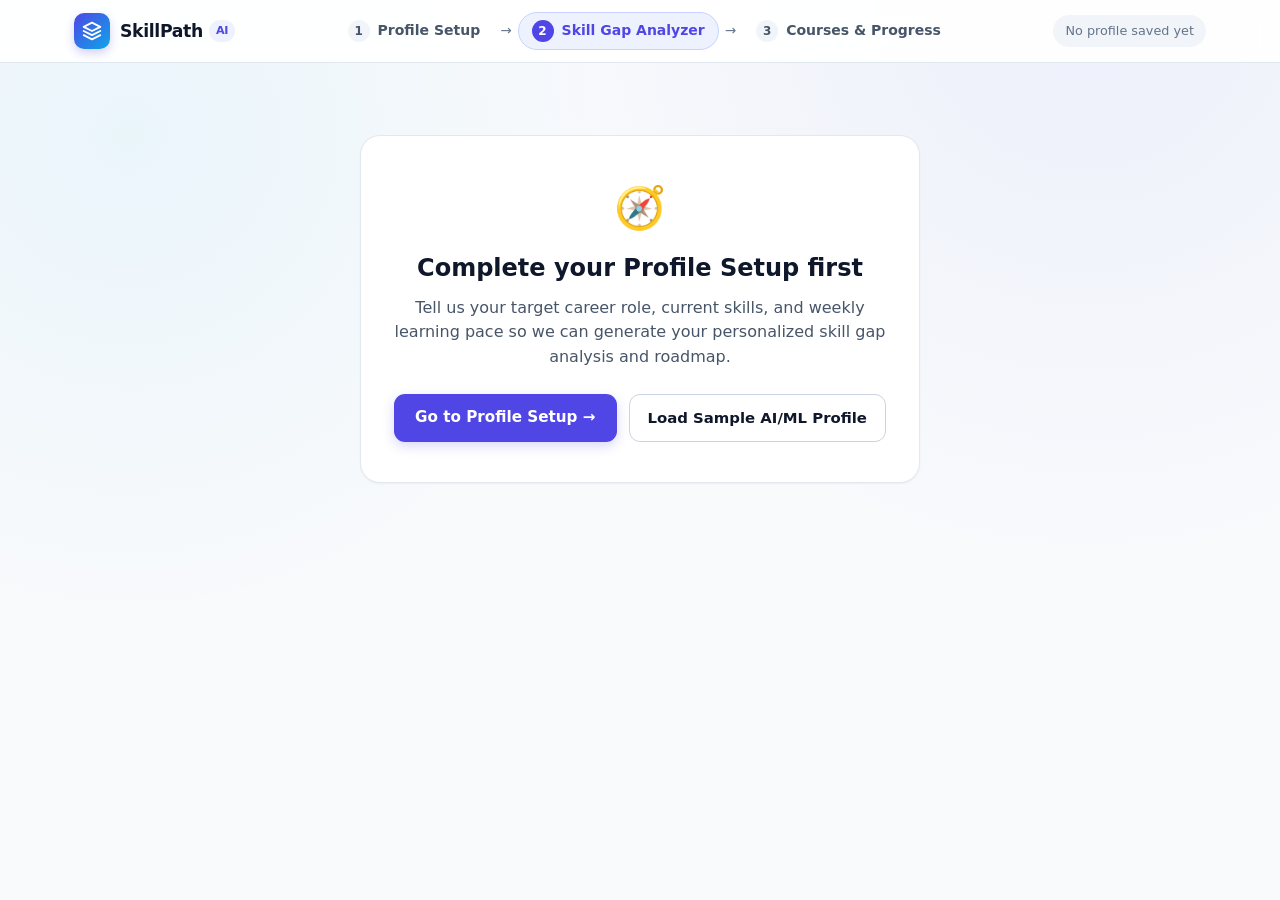
==== analyzer.html @ e06fb9b9 "Initial commit" ====
<!DOCTYPE html>
<html lang="en">
  <head>
    <meta charset="UTF-8" />
    <meta name="viewport" content="width=device-width, initial-scale=1.0" />
    <title>Skill Gap Analyzer — SkillPath AI</title>
    <link rel="stylesheet" href="css/styles.css" />
  </head>
  <body data-page="analyzer">
    <header id="app-navbar" class="app-navbar"></header>

    <main class="page-shell" id="analyzer-main">
      <!-- Empty state when no profile exists yet -->
      <section id="analyzer-empty" class="card empty-state-card" hidden>
        <div class="empty-icon" aria-hidden="true">🧭</div>
        <h2>Complete your Profile Setup first</h2>
        <p>
          Tell us your target career role, current skills, and weekly learning pace
          so we can generate your personalized skill gap analysis and roadmap.
        </p>
        <div class="empty-actions">
          <a href="index.html" class="btn-primary">Go to Profile Setup →</a>
          <button type="button" id="btn-load-sample-analyzer" class="btn-secondary">
            Load Sample AI/ML Profile
          </button>
        </div>
      </section>

      <!-- Active analysis content -->
      <div id="analyzer-content" hidden>
        <section class="page-header-row">
          <div>
            <div class="hero-badge" id="analyzer-role-badge">Target Role</div>
            <h1 id="analyzer-title">Skill Gap Analysis</h1>
            <p class="page-lead" id="analyzer-subtitle"></p>
          </div>
          <div class="header-cta-group">
            <a href="index.html" class="btn-secondary">← Edit Profile</a>
            <a href="courses.html" class="btn-primary" id="btn-view-courses">
              View Recommended Courses →
            </a>
          </div>
        </section>

        <!-- Overall Progress Bar -->
        <section class="card overall-progress-card">
          <div class="overall-progress-top">
            <div>
              <span class="mini-label">Roadmap Mastery Progress</span>
              <h2 id="overall-progress-headline">0 of 8 target skills ready</h2>
            </div>
            <span class="overall-pct-pill" id="overall-progress-pct">0%</span>
          </div>
          <div class="progress-track progress-track-lg">
            <div class="progress-fill progress-fill-emerald" id="overall-progress-fill" style="width: 0%"></div>
          </div>
          <p class="overall-progress-caption" id="overall-progress-caption"></p>
        </section>

        <!-- 4 KPI Summary Cards -->
        <section class="kpi-grid" aria-label="Skill Gap Summary Metrics">
          <article class="card kpi-card">
            <span class="kpi-label">Skill Match</span>
            <div class="kpi-value-row">
              <span class="kpi-value" id="kpi-match-pct">0%</span>
              <span class="kpi-sub" id="kpi-match-sub">of required level</span>
            </div>
          </article>
          <article class="card kpi-card">
            <span class="kpi-label">Skill Breakdown</span>
            <div class="kpi-value-row">
              <span class="kpi-value" id="kpi-breakdown-main">0 / 0</span>
              <span class="kpi-sub" id="kpi-breakdown-sub">Strong · Weak · Missing</span>
            </div>
          </article>
          <article class="card kpi-card">
            <span class="kpi-label">Estimated Time to Goal</span>
            <div class="kpi-value-row">
              <span class="kpi-value" id="kpi-time-weeks">~0 wks</span>
              <span class="kpi-sub" id="kpi-time-sub">0 hrs left</span>
            </div>
          </article>
          <article class="card kpi-card">
            <span class="kpi-label">Weekly Commitment</span>
            <div class="kpi-value-row">
              <span class="kpi-value" id="kpi-weekly-pace">5–10 hrs</span>
              <span class="kpi-sub" id="kpi-exp-label">Experience pace</span>
            </div>
          </article>
        </section>

        <!-- AI Career Advisor Banner -->
        <section class="card ai-insight-card" aria-label="AI Learning Recommendation">
          <div class="ai-insight-icon" aria-hidden="true">✦</div>
          <div class="ai-insight-body">
            <div class="ai-mini-badge">AI Gap Insight</div>
            <h2 id="ai-headline">Personalized AI Roadmap</h2>
            <p id="ai-message"></p>
          </div>
        </section>

        <!-- Two-column analytical layout: Comparison Chart + Visual Roadmap -->
        <section class="analyzer-grid">
          <article class="card chart-card">
            <div class="card-header-row">
              <div>
                <h2>Current vs. Required Skill Levels</h2>
                <p class="card-sub">Compare your current rating (including completed courses) against role requirements.</p>
              </div>
              <div class="chart-toggle" role="group" aria-label="Chart Type">
                <button type="button" class="toggle-btn is-active" data-chart-mode="radar">Radar</button>
                <button type="button" class="toggle-btn" data-chart-mode="bar">Bar</button>
              </div>
            </div>
            <div id="skill-chart-mount" class="chart-mount"></div>
          </article>

          <article class="card roadmap-card">
            <div class="card-header-row">
              <div>
                <h2>Learning Roadmap <span class="nowrap">(Step 1 → Step <span id="roadmap-step-max">8</span>)</span></h2>
                <p class="card-sub">Ordered from foundational prerequisites to specialized mastery.</p>
              </div>
              <div class="status-legend-inline">
                <span class="status-pill status-missing">Missing</span>
                <span class="status-pill status-needs_improvement">Needs Improvement</span>
                <span class="status-pill status-strong">Strong</span>
              </div>
            </div>

            <ol id="visual-roadmap-list" class="roadmap-list"></ol>

            <div class="roadmap-bottom-cta">
              <p id="roadmap-cta-note"></p>
              <a href="courses.html" class="btn-primary">View Recommended Courses →</a>
            </div>
          </article>
        </section>
      </div>
    </main>

    <script src="js/data.js"></script>
    <script src="js/storage.js"></script>
    <script src="js/engine.js"></script>
    <script src="js/nav.js"></script>
    <script src="js/chart.js"></script>
    <script src="js/page-analyzer.js"></script>
  </body>
</html>
---- css/styles.css ----
/* ==========================================================================
   SkillPath AI — Clean, Modern, Card-Based Design System
   ========================================================================== */

:root {
  --bg: #f8fafc;
  --surface: #ffffff;
  --surface-subtle: #f1f5f9;
  --surface-indigo: #eef2ff;
  --border: #e2e8f0;
  --border-strong: #cbd5e1;

  --text: #0f172a;
  --text-secondary: #475569;
  --text-muted: #64748b;

  --primary: #4f46e5;
  --primary-hover: #4338ca;
  --primary-soft: #eef2ff;
  --accent-sky: #0ea5e9;

  --strong-fg: #047857;
  --strong-bg: #ecfdf5;
  --strong-border: #a7f3d0;

  --warn-fg: #b45309;
  --warn-bg: #fffbeb;
  --warn-border: #fde68a;

  --missing-fg: #be123c;
  --missing-bg: #fff1f2;
  --missing-border: #fecdd3;

  --shadow-sm: 0 1px 2px rgba(15, 23, 42, 0.05);
  --shadow-md: 0 8px 24px -6px rgba(15, 23, 42, 0.08),
    0 2px 6px -2px rgba(15, 23, 42, 0.04);
  --radius-sm: 10px;
  --radius-md: 14px;
  --radius-lg: 20px;

  --font-sans: "Plus Jakarta Sans", "Inter", system-ui, -apple-system,
    BlinkMacSystemFont, "Segoe UI", Roboto, sans-serif;
}

*,
*::before,
*::after {
  box-sizing: border-box;
}

html {
  scroll-behavior: smooth;
}

body {
  margin: 0;
  font-family: var(--font-sans);
  color: var(--text);
  background: radial-gradient(
      circle at 85% 0%,
      rgba(99, 102, 241, 0.07),
      transparent 40%
    ),
    radial-gradient(
      circle at 10% 15%,
      rgba(14, 165, 233, 0.06),
      transparent 35%
    ),
    var(--bg);
  min-height: 100vh;
  line-height: 1.55;
  -webkit-font-smoothing: antialiased;
}

a {
  color: inherit;
}

button,
input,
select {
  font-family: inherit;
}

button:focus-visible,
a:focus-visible,
input:focus-visible,
select:focus-visible {
  outline: 2px solid var(--primary);
  outline-offset: 2px;
}

[hidden] {
  display: none !important;
}

/* ==========================================================================
   Top Navbar & Stepper
   ========================================================================== */

.app-navbar {
  position: sticky;
  top: 0;
  z-index: 40;
  background: rgba(255, 255, 255, 0.92);
  backdrop-filter: blur(12px);
  border-bottom: 1px solid var(--border);
}

.navbar-inner {
  max-width: 1180px;
  margin: 0 auto;
  padding: 12px 24px;
  display: flex;
  align-items: center;
  justify-content: space-between;
  gap: 16px;
}

.brand-link {
  display: inline-flex;
  align-items: center;
  gap: 10px;
  text-decoration: none;
  flex-shrink: 0;
}

.brand-mark {
  width: 36px;
  height: 36px;
  border-radius: 10px;
  background: linear-gradient(135deg, var(--primary), var(--accent-sky));
  color: #ffffff;
  display: grid;
  place-items: center;
  box-shadow: 0 4px 10px rgba(79, 70, 229, 0.25);
}

.brand-text {
  display: inline-flex;
  align-items: center;
  gap: 6px;
  font-size: 1.08rem;
  letter-spacing: -0.02em;
}

.brand-badge {
  font-size: 0.7rem;
  font-weight: 700;
  padding: 2px 7px;
  border-radius: 999px;
  background: var(--primary-soft);
  color: var(--primary);
}

.page-stepper {
  display: flex;
  align-items: center;
  gap: 6px;
  flex-wrap: wrap;
  justify-content: center;
}

.stepper-link {
  display: inline-flex;
  align-items: center;
  gap: 8px;
  padding: 7px 13px;
  border-radius: 999px;
  text-decoration: none;
  font-size: 0.875rem;
  font-weight: 600;
  color: var(--text-secondary);
  border: 1px solid transparent;
  transition: all 0.16s ease;
}

.stepper-link:hover {
  background: var(--surface-subtle);
  color: var(--text);
}

.stepper-link.is-active {
  background: var(--primary-soft);
  color: var(--primary);
  border-color: #c7d2fe;
}

.stepper-num {
  width: 22px;
  height: 22px;
  border-radius: 50%;
  display: grid;
  place-items: center;
  font-size: 0.75rem;
  font-weight: 700;
  background: var(--surface-subtle);
  color: var(--text-secondary);
}

.stepper-link.is-active .stepper-num {
  background: var(--primary);
  color: #ffffff;
}

.stepper-link.is-done .stepper-num {
  background: var(--strong-bg);
  color: var(--strong-fg);
  border: 1px solid var(--strong-border);
}

.stepper-arrow {
  color: var(--text-muted);
  font-size: 0.85rem;
  user-select: none;
}

.nav-actions {
  display: flex;
  align-items: center;
  gap: 10px;
  flex-shrink: 0;
}

.nav-user-pill {
  display: inline-flex;
  align-items: center;
  gap: 7px;
  padding: 6px 12px;
  border-radius: 999px;
  background: var(--surface-subtle);
  font-size: 0.8rem;
  font-weight: 600;
  color: var(--text-secondary);
  max-width: 220px;
  white-space: nowrap;
  overflow: hidden;
  text-overflow: ellipsis;
}

.nav-user-pill.is-muted {
  color: var(--text-muted);
  font-weight: 500;
}

.nav-user-dot {
  width: 8px;
  height: 8px;
  border-radius: 50%;
  background: #10b981;
  flex-shrink: 0;
}

/* ==========================================================================
   Layout Shell & Cards
   ========================================================================== */

.page-shell {
  max-width: 1180px;
  margin: 0 auto;
  padding: 32px 24px 64px;
}

.card {
  background: var(--surface);
  border: 1px solid var(--border);
  border-radius: var(--radius-lg);
  box-shadow: var(--shadow-sm);
}

.hero-intro {
  text-align: center;
  max-width: 720px;
  margin: 0 auto 28px;
}

.hero-intro h1 {
  margin: 12px 0 10px;
  font-size: clamp(1.65rem, 3vw, 2.25rem);
  line-height: 1.2;
  letter-spacing: -0.025em;
}

.hero-subtitle {
  margin: 0;
  color: var(--text-secondary);
  font-size: 1.02rem;
}

.hero-badge {
  display: inline-flex;
  align-items: center;
  gap: 6px;
  padding: 5px 12px;
  border-radius: 999px;
  background: var(--primary-soft);
  color: var(--primary);
  font-size: 0.78rem;
  font-weight: 700;
  letter-spacing: 0.01em;
}

.page-header-row {
  display: flex;
  align-items: flex-end;
  justify-content: space-between;
  gap: 20px;
  margin-bottom: 24px;
  flex-wrap: wrap;
}

.page-header-row h1 {
  margin: 10px 0 6px;
  font-size: clamp(1.55rem, 2.6vw, 2.1rem);
  line-height: 1.2;
  letter-spacing: -0.025em;
}

.page-lead {
  margin: 0;
  color: var(--text-secondary);
  font-size: 0.98rem;
}

.header-cta-group {
  display: flex;
  align-items: center;
  gap: 10px;
  flex-wrap: wrap;
}

/* ==========================================================================
   Buttons
   ========================================================================== */

.btn-primary,
.btn-secondary,
.btn-ghost-sm {
  display: inline-flex;
  align-items: center;
  justify-content: center;
  gap: 8px;
  border-radius: 11px;
  font-weight: 600;
  cursor: pointer;
  text-decoration: none;
  transition: all 0.16s ease;
  border: 1px solid transparent;
}

.btn-primary {
  background: var(--primary);
  color: #ffffff;
  padding: 11px 20px;
  font-size: 0.95rem;
  box-shadow: 0 4px 12px rgba(79, 70, 229, 0.22);
}

.btn-primary:hover:not(:disabled) {
  background: var(--primary-hover);
  transform: translateY(-1px);
}

.btn-primary:disabled {
  opacity: 0.65;
  cursor: wait;
}

.btn-secondary {
  background: var(--surface);
  color: var(--text);
  border-color: var(--border-strong);
  padding: 10px 18px;
  font-size: 0.93rem;
}

.btn-secondary:hover {
  background: var(--surface-subtle);
}

.btn-ghost-sm {
  background: transparent;
  color: var(--text-secondary);
  padding: 7px 12px;
  font-size: 0.84rem;
  border-color: var(--border);
}

.btn-ghost-sm:hover {
  background: var(--surface-subtle);
  color: var(--text);
}

/* ==========================================================================
   Progress Bars
   ========================================================================== */

.progress-track {
  width: 100%;
  height: 10px;
  border-radius: 999px;
  background: var(--surface-subtle);
  overflow: hidden;
}

.progress-track-lg {
  height: 12px;
}

.progress-fill {
  height: 100%;
  border-radius: 999px;
  background: linear-gradient(90deg, var(--primary), var(--accent-sky));
  transition: width 0.35s cubic-bezier(0.22, 1, 0.36, 1);
}

.progress-fill-emerald {
  background: linear-gradient(90deg, #10b981, #0ea5e9);
}

/* ==========================================================================
   Page 1: Wizard & Form Controls
   ========================================================================== */

.wizard-card {
  max-width: 820px;
  margin: 0 auto;
  padding: 28px 32px;
  box-shadow: var(--shadow-md);
}

.wizard-header {
  padding-bottom: 20px;
  margin-bottom: 24px;
  border-bottom: 1px solid var(--border);
}

.wizard-progress-meta {
  display: flex;
  justify-content: space-between;
  align-items: center;
  margin-bottom: 8px;
  font-size: 0.86rem;
  font-weight: 700;
}

.wizard-step-counter {
  color: var(--text-secondary);
}

.wizard-progress-pct {
  color: var(--primary);
  font-variant-numeric: tabular-nums;
}

.wizard-tabs {
  display: grid;
  grid-template-columns: repeat(4, 1fr);
  gap: 8px;
  margin-top: 16px;
}

.wizard-tab {
  display: flex;
  align-items: center;
  gap: 8px;
  padding: 9px 12px;
  border-radius: 10px;
  border: 1px solid var(--border);
  background: var(--surface);
  color: var(--text-muted);
  font-size: 0.84rem;
  font-weight: 600;
  cursor: pointer;
  transition: all 0.15s ease;
  text-align: left;
}

.wizard-tab:disabled {
  opacity: 0.55;
  cursor: not-allowed;
}

.wizard-tab.is-active {
  border-color: var(--primary);
  background: var(--primary-soft);
  color: var(--primary);
}

.wizard-tab.is-complete {
  border-color: var(--strong-border);
  background: var(--strong-bg);
  color: var(--strong-fg);
}

.tab-dot {
  width: 22px;
  height: 22px;
  border-radius: 50%;
  background: var(--surface-subtle);
  display: grid;
  place-items: center;
  font-size: 0.74rem;
  flex-shrink: 0;
}

.wizard-tab.is-active .tab-dot {
  background: var(--primary);
  color: #ffffff;
}

.wizard-tab.is-complete .tab-dot {
  background: var(--strong-fg);
  color: #ffffff;
}

.panel-heading {
  margin-bottom: 22px;
}

.panel-heading h2 {
  margin: 0 0 6px;
  font-size: 1.32rem;
  letter-spacing: -0.015em;
}

.panel-heading p {
  margin: 0;
  color: var(--text-secondary);
  font-size: 0.94rem;
}

.form-group {
  margin-bottom: 22px;
}

.field-label {
  display: block;
  margin-bottom: 8px;
  font-weight: 600;
  font-size: 0.93rem;
}

.req {
  color: var(--missing-fg);
}

.text-input,
.select-input {
  width: 100%;
  padding: 12px 14px;
  border-radius: 11px;
  border: 1px solid var(--border-strong);
  background: var(--surface);
  color: var(--text);
  font-size: 0.97rem;
  transition: border-color 0.15s ease, box-shadow 0.15s ease;
}

.text-input:focus,
.select-input:focus {
  border-color: var(--primary);
  box-shadow: 0 0 0 3px rgba(79, 70, 229, 0.12);
  outline: none;
}

.option-grid {
  display: grid;
  gap: 12px;
}

.option-grid-3 {
  grid-template-columns: repeat(3, 1fr);
}

.option-grid-2 {
  grid-template-columns: repeat(2, 1fr);
}

.choice-card {
  display: flex;
  flex-direction: column;
  align-items: flex-start;
  gap: 6px;
  padding: 16px;
  border-radius: var(--radius-md);
  border: 1.5px solid var(--border);
  background: var(--surface);
  cursor: pointer;
  text-align: left;
  transition: all 0.15s ease;
}

.choice-card:hover {
  border-color: #a5b4fc;
  background: #fafbff;
}

.choice-card.is-selected {
  border-color: var(--primary);
  background: var(--primary-soft);
  box-shadow: 0 0 0 1px var(--primary);
}

.choice-card-compact {
  padding: 14px 16px;
}

.choice-icon {
  width: 36px;
  height: 36px;
  border-radius: 10px;
  background: var(--surface-subtle);
  color: var(--text-secondary);
  display: grid;
  place-items: center;
  margin-bottom: 2px;
}

.choice-card.is-selected .choice-icon {
  background: var(--primary);
  color: #ffffff;
}

.choice-title {
  font-weight: 700;
  font-size: 0.98rem;
  color: var(--text);
}

.choice-desc {
  font-size: 0.83rem;
  color: var(--text-secondary);
  line-height: 1.4;
}

/* Role preview card */
.role-preview-card {
  margin-top: 16px;
  padding: 18px 20px;
  border-radius: var(--radius-md);
  background: linear-gradient(135deg, #f8fafc, #eef2ff);
  border: 1px solid #c7d2fe;
}

.role-preview-top {
  display: flex;
  align-items: flex-start;
  justify-content: space-between;
  gap: 12px;
  margin-bottom: 12px;
}

.role-preview-top h3 {
  margin: 6px 0 4px;
  font-size: 1.12rem;
}

.role-preview-top p {
  margin: 0;
  color: var(--text-secondary);
  font-size: 0.9rem;
}

.role-skill-count {
  padding: 5px 11px;
  border-radius: 999px;
  background: #ffffff;
  border: 1px solid #c7d2fe;
  font-size: 0.8rem;
  font-weight: 700;
  color: var(--primary);
  white-space: nowrap;
}

.role-preview-skills {
  display: flex;
  flex-wrap: wrap;
  gap: 8px;
}

.preview-skill-pill {
  padding: 5px 10px;
  border-radius: 999px;
  background: #ffffff;
  border: 1px solid var(--border);
  font-size: 0.82rem;
  font-weight: 600;
}

.preview-skill-pill em {
  font-style: normal;
  color: var(--text-muted);
  font-weight: 500;
}

.ai-mini-badge {
  display: inline-block;
  font-size: 0.72rem;
  font-weight: 700;
  text-transform: uppercase;
  letter-spacing: 0.05em;
  color: var(--primary);
  background: #e0e7ff;
  padding: 3px 9px;
  border-radius: 999px;
}

/* Skills Chips & 1-5 Star Ratings */
.skill-toolbar {
  display: flex;
  align-items: center;
  justify-content: space-between;
  gap: 12px;
  flex-wrap: wrap;
  margin-bottom: 14px;
}

.filter-pills {
  display: flex;
  flex-wrap: wrap;
  gap: 6px;
}

.filter-pill {
  padding: 6px 12px;
  border-radius: 999px;
  border: 1px solid var(--border);
  background: var(--surface);
  color: var(--text-secondary);
  font-size: 0.82rem;
  font-weight: 600;
  cursor: pointer;
  transition: all 0.14s ease;
}

.filter-pill:hover {
  background: var(--surface-subtle);
}

.filter-pill.is-active {
  background: var(--text);
  color: #ffffff;
  border-color: var(--text);
}

.skills-chip-grid {
  display: flex;
  flex-wrap: wrap;
  gap: 9px;
  margin-bottom: 24px;
}

.skill-chip {
  display: inline-flex;
  align-items: center;
  gap: 7px;
  padding: 9px 14px;
  border-radius: 999px;
  border: 1.5px solid var(--border);
  background: var(--surface);
  color: var(--text);
  font-size: 0.88rem;
  font-weight: 600;
  cursor: pointer;
  transition: all 0.14s ease;
}

.skill-chip:hover {
  border-color: #a5b4fc;
  background: #fafbff;
}

.skill-chip.is-selected {
  background: var(--primary);
  color: #ffffff;
  border-color: var(--primary);
}

.chip-check {
  font-weight: 700;
  font-size: 0.85rem;
}

.chip-goal-dot {
  font-size: 0.72rem;
  color: #f59e0b;
}

.skill-chip.is-selected .chip-goal-dot {
  color: #fde68a;
}

.ratings-section {
  padding-top: 18px;
  border-top: 1px solid var(--border);
}

.ratings-header {
  display: flex;
  align-items: baseline;
  justify-content: space-between;
  gap: 10px;
  flex-wrap: wrap;
  margin-bottom: 12px;
}

.ratings-header h3 {
  margin: 0;
  font-size: 1rem;
}

.ratings-scale-hint {
  font-size: 0.82rem;
  color: var(--text-muted);
}

.ratings-list {
  display: flex;
  flex-direction: column;
  gap: 10px;
}

.ratings-empty {
  padding: 16px;
  border-radius: var(--radius-md);
  background: var(--surface-subtle);
  color: var(--text-secondary);
  font-size: 0.9rem;
}

.rating-row {
  display: flex;
  align-items: center;
  justify-content: space-between;
  gap: 12px;
  padding: 12px 16px;
  border-radius: var(--radius-md);
  border: 1px solid var(--border);
  background: #fcfdff;
  flex-wrap: wrap;
}

.rating-skill-info {
  display: flex;
  align-items: center;
  gap: 10px;
  flex-wrap: wrap;
}

.rating-skill-name {
  font-weight: 700;
  font-size: 0.95rem;
}

.rating-level-badge {
  font-size: 0.78rem;
  font-weight: 600;
  padding: 3px 9px;
  border-radius: 999px;
  background: var(--primary-soft);
  color: var(--primary);
  font-variant-numeric: tabular-nums;
}

.rating-controls {
  display: flex;
  align-items: center;
  gap: 10px;
}

.star-group {
  display: inline-flex;
  gap: 4px;
}

.star-btn {
  width: 34px;
  height: 34px;
  border-radius: 8px;
  border: 1px solid var(--border);
  background: var(--surface);
  color: #cbd5e1;
  font-size: 1.15rem;
  cursor: pointer;
  display: grid;
  place-items: center;
  transition: all 0.12s ease;
}

.star-btn:hover {
  border-color: #fbbf24;
  transform: scale(1.06);
}

.star-btn.is-filled {
  color: #f59e0b;
  background: #fffbeb;
  border-color: #fde68a;
}

.rating-remove-btn {
  width: 28px;
  height: 28px;
  border-radius: 8px;
  border: 1px solid transparent;
  background: transparent;
  color: var(--text-muted);
  cursor: pointer;
  font-size: 0.85rem;
}

.rating-remove-btn:hover {
  background: var(--missing-bg);
  color: var(--missing-fg);
}

.summary-preview {
  margin-top: 8px;
  padding: 16px 18px;
  border-radius: var(--radius-md);
  background: var(--surface-indigo);
  border: 1px solid #c7d2fe;
}

.summary-preview-badge {
  font-size: 0.74rem;
  font-weight: 700;
  text-transform: uppercase;
  letter-spacing: 0.05em;
  color: var(--primary);
  margin-bottom: 4px;
}

.summary-preview p {
  margin: 0;
  font-size: 0.93rem;
  color: var(--text);
}

.form-error {
  margin-top: 14px;
  padding: 11px 14px;
  border-radius: 10px;
  background: var(--missing-bg);
  border: 1px solid var(--missing-border);
  color: var(--missing-fg);
  font-size: 0.9rem;
  font-weight: 600;
}

.wizard-footer {
  display: flex;
  align-items: center;
  gap: 12px;
  margin-top: 26px;
  padding-top: 20px;
  border-top: 1px solid var(--border);
}

.wizard-footer-spacer {
  flex: 1;
}

/* ==========================================================================
   Page 2: Skill Gap Analyzer, KPIs, Charts & Visual Roadmap
   ========================================================================== */

.empty-state-card {
  max-width: 560px;
  margin: 40px auto;
  padding: 40px 32px;
  text-align: center;
}

.empty-icon {
  font-size: 2.6rem;
  margin-bottom: 10px;
}

.empty-state-card h2 {
  margin: 0 0 8px;
}

.empty-state-card p {
  margin: 0 0 24px;
  color: var(--text-secondary);
}

.empty-actions {
  display: flex;
  justify-content: center;
  gap: 12px;
  flex-wrap: wrap;
}

.overall-progress-card,
.dashboard-card {
  padding: 22px 24px;
  margin-bottom: 20px;
}

.overall-progress-top {
  display: flex;
  align-items: center;
  justify-content: space-between;
  gap: 12px;
  margin-bottom: 12px;
}

.overall-progress-top h2 {
  margin: 4px 0 0;
  font-size: 1.2rem;
}

.mini-label {
  font-size: 0.76rem;
  font-weight: 700;
  text-transform: uppercase;
  letter-spacing: 0.05em;
  color: var(--text-muted);
}

.overall-pct-pill {
  padding: 6px 14px;
  border-radius: 999px;
  background: var(--strong-bg);
  color: var(--strong-fg);
  border: 1px solid var(--strong-border);
  font-weight: 800;
  font-size: 1rem;
  font-variant-numeric: tabular-nums;
}

.overall-progress-caption {
  margin: 10px 0 0;
  color: var(--text-secondary);
  font-size: 0.9rem;
}

.kpi-grid {
  display: grid;
  grid-template-columns: repeat(4, 1fr);
  gap: 16px;
  margin-bottom: 20px;
}

.kpi-card {
  padding: 18px 20px;
}

.kpi-label {
  display: block;
  font-size: 0.8rem;
  font-weight: 700;
  text-transform: uppercase;
  letter-spacing: 0.04em;
  color: var(--text-muted);
  margin-bottom: 8px;
}

.kpi-value {
  display: block;
  font-size: 1.7rem;
  font-weight: 800;
  letter-spacing: -0.02em;
  line-height: 1.15;
  font-variant-numeric: tabular-nums;
}

.kpi-sub {
  display: block;
  margin-top: 5px;
  font-size: 0.84rem;
  color: var(--text-secondary);
}

.ai-insight-card {
  display: flex;
  align-items: flex-start;
  gap: 16px;
  padding: 20px 24px;
  margin-bottom: 20px;
  background: linear-gradient(135deg, #ffffff, #f5f7ff);
  border-color: #c7d2fe;
}

.ai-insight-icon {
  width: 40px;
  height: 40px;
  border-radius: 12px;
  background: linear-gradient(135deg, var(--primary), #7c3aed);
  color: #ffffff;
  display: grid;
  place-items: center;
  font-size: 1.15rem;
  flex-shrink: 0;
}

.ai-insight-body h2 {
  margin: 6px 0 6px;
  font-size: 1.12rem;
}

.ai-insight-body p {
  margin: 0;
  color: var(--text-secondary);
  font-size: 0.95rem;
}

.analyzer-grid {
  display: grid;
  grid-template-columns: 1fr 1.18fr;
  gap: 20px;
  align-items: start;
}

.chart-card,
.roadmap-card {
  padding: 24px;
}

.card-header-row {
  display: flex;
  align-items: flex-start;
  justify-content: space-between;
  gap: 12px;
  margin-bottom: 18px;
  flex-wrap: wrap;
}

.card-header-row h2 {
  margin: 0 0 4px;
  font-size: 1.16rem;
}

.card-sub {
  margin: 0;
  font-size: 0.87rem;
  color: var(--text-secondary);
}

.chart-toggle {
  display: inline-flex;
  padding: 3px;
  border-radius: 10px;
  background: var(--surface-subtle);
  border: 1px solid var(--border);
}

.toggle-btn {
  padding: 6px 12px;
  border-radius: 8px;
  border: none;
  background: transparent;
  color: var(--text-secondary);
  font-size: 0.82rem;
  font-weight: 700;
  cursor: pointer;
}

.toggle-btn.is-active {
  background: #ffffff;
  color: var(--primary);
  box-shadow: var(--shadow-sm);
}

/* Radar SVG */
.radar-wrapper {
  display: flex;
  flex-direction: column;
  align-items: center;
}

.radar-svg {
  width: 100%;
  max-width: 520px;
  height: auto;
  overflow: visible;
}

.radar-grid-ring {
  fill: none;
  stroke: var(--border);
  stroke-width: 1;
}

.radar-ring-label {
  fill: var(--text-muted);
  font-size: 10px;
  font-weight: 600;
}

.radar-axis {
  stroke: var(--border);
  stroke-width: 1;
}

.radar-axis-label {
  fill: var(--text);
  font-size: 11.5px;
  font-weight: 700;
}

.radar-axis-label.is-strong {
  fill: var(--strong-fg);
}

.radar-axis-label.is-missing {
  fill: var(--missing-fg);
}

.radar-area-required {
  fill: rgba(79, 70, 229, 0.12);
  stroke: var(--primary);
  stroke-width: 2;
  stroke-dasharray: 5 4;
}

.radar-area-current {
  fill: rgba(16, 185, 129, 0.24);
  stroke: #059669;
  stroke-width: 2.4;
}

.radar-dot {
  cursor: pointer;
  transition: r 0.15s ease;
}

.radar-dot-required {
  fill: var(--primary);
  stroke: #ffffff;
  stroke-width: 1.5;
}

.radar-dot-current {
  fill: #059669;
  stroke: #ffffff;
  stroke-width: 1.8;
}

.chart-legend {
  display: flex;
  align-items: center;
  justify-content: center;
  gap: 18px;
  flex-wrap: wrap;
  margin-top: 8px;
  font-size: 0.83rem;
  color: var(--text-secondary);
  font-weight: 600;
}

.legend-item {
  display: inline-flex;
  align-items: center;
  gap: 7px;
}

.legend-swatch {
  width: 12px;
  height: 12px;
  border-radius: 3px;
}

.swatch-current {
  background: #10b981;
}

.swatch-required {
  background: rgba(79, 70, 229, 0.22);
  border: 1.5px dashed var(--primary);
}

.radar-readout {
  margin-top: 10px;
  padding: 8px 12px;
  border-radius: 9px;
  background: var(--surface-subtle);
  font-size: 0.83rem;
  color: var(--text-secondary);
  text-align: center;
  width: 100%;
}

/* Bar Chart */
.barchart-wrapper {
  display: flex;
  flex-direction: column;
  gap: 14px;
}

.bar-row-meta {
  display: flex;
  justify-content: space-between;
  align-items: center;
  margin-bottom: 5px;
  font-size: 0.88rem;
}

.bar-skill-name {
  font-weight: 700;
}

.bar-skill-nums {
  font-variant-numeric: tabular-nums;
  font-weight: 600;
}

.bar-skill-nums .muted {
  color: var(--text-muted);
  font-weight: 400;
}

.bar-track {
  position: relative;
  height: 14px;
  border-radius: 999px;
  background: var(--surface-subtle);
  overflow: visible;
}

.bar-required-fill {
  position: absolute;
  inset: 0 auto 0 0;
  border-radius: 999px;
  background: rgba(79, 70, 229, 0.16);
  border: 1px dashed rgba(79, 70, 229, 0.55);
}

.bar-current-fill {
  position: absolute;
  inset: 2px auto 2px 2px;
  border-radius: 999px;
  background: #10b981;
  transition: width 0.3s ease;
}

.bar-current-fill.status-needs_improvement {
  background: #f59e0b;
}

.bar-current-fill.status-missing {
  background: #f43f5e;
}

.bar-required-marker {
  position: absolute;
  top: -3px;
  bottom: -3px;
  width: 2.5px;
  background: var(--primary);
  border-radius: 2px;
  z-index: 2;
}

/* Status Pills */
.status-legend-inline {
  display: flex;
  gap: 6px;
  flex-wrap: wrap;
}

.status-pill {
  display: inline-flex;
  align-items: center;
  padding: 3px 10px;
  border-radius: 999px;
  font-size: 0.76rem;
  font-weight: 700;
  white-space: nowrap;
}

.status-strong {
  background: var(--strong-bg);
  color: var(--strong-fg);
  border: 1px solid var(--strong-border);
}

.status-needs_improvement {
  background: var(--warn-bg);
  color: var(--warn-fg);
  border: 1px solid var(--warn-border);
}

.status-missing {
  background: var(--missing-bg);
  color: var(--missing-fg);
  border: 1px solid var(--missing-border);
}

/* Visual Learning Roadmap */
.roadmap-list {
  list-style: none;
  margin: 0;
  padding: 0;
  display: flex;
  flex-direction: column;
  gap: 12px;
}

.roadmap-step {
  display: flex;
  gap: 14px;
  padding: 15px 16px;
  border-radius: var(--radius-md);
  border: 1px solid var(--border);
  background: #fcfdff;
  transition: border-color 0.15s ease;
}

.roadmap-step.status-border-strong {
  background: #f8fffc;
  border-color: var(--strong-border);
}

.roadmap-step-rail {
  display: flex;
  flex-direction: column;
  align-items: center;
  flex-shrink: 0;
}

.roadmap-step-num {
  width: 30px;
  height: 30px;
  border-radius: 50%;
  display: grid;
  place-items: center;
  font-size: 0.82rem;
  font-weight: 800;
  flex-shrink: 0;
}

.status-dot-strong {
  background: var(--strong-bg);
  color: var(--strong-fg);
  border: 1.5px solid var(--strong-border);
}

.status-dot-needs_improvement {
  background: var(--warn-bg);
  color: var(--warn-fg);
  border: 1.5px solid var(--warn-border);
}

.status-dot-missing {
  background: var(--missing-bg);
  color: var(--missing-fg);
  border: 1.5px solid var(--missing-border);
}

.roadmap-step-body {
  flex: 1;
  min-width: 0;
}

.roadmap-step-top {
  display: flex;
  align-items: flex-start;
  justify-content: space-between;
  gap: 10px;
  flex-wrap: wrap;
}

.roadmap-title-group {
  display: flex;
  align-items: center;
  gap: 8px;
  flex-wrap: wrap;
}

.roadmap-step-tag {
  font-size: 0.74rem;
  font-weight: 700;
  text-transform: uppercase;
  color: var(--text-muted);
  letter-spacing: 0.04em;
}

.roadmap-step-top h3 {
  margin: 0;
  font-size: 1.03rem;
}

.roadmap-why {
  margin: 6px 0 10px;
  color: var(--text-secondary);
  font-size: 0.88rem;
}

.roadmap-meter-row {
  display: flex;
  align-items: center;
  gap: 12px;
  flex-wrap: wrap;
}

.roadmap-mini-track {
  flex: 1;
  min-width: 90px;
  max-width: 150px;
  height: 7px;
  border-radius: 999px;
  background: var(--surface-subtle);
  overflow: hidden;
}

.roadmap-mini-fill {
  height: 100%;
  border-radius: 999px;
}

.roadmap-mini-fill.status-strong {
  background: #10b981;
  border: none;
}

.roadmap-mini-fill.status-needs_improvement {
  background: #f59e0b;
  border: none;
}

.roadmap-mini-fill.status-missing {
  background: #f43f5e;
  border: none;
}

.roadmap-levels {
  font-size: 0.81rem;
  color: var(--text-secondary);
  font-variant-numeric: tabular-nums;
}

.roadmap-course-link {
  margin-left: auto;
  font-size: 0.82rem;
  font-weight: 700;
  color: var(--primary);
  text-decoration: none;
}

.roadmap-course-link:hover {
  text-decoration: underline;
}

.roadmap-done-note {
  margin-left: auto;
  font-size: 0.81rem;
  font-weight: 600;
  color: var(--strong-fg);
}

.roadmap-bottom-cta {
  margin-top: 20px;
  padding-top: 18px;
  border-top: 1px solid var(--border);
  display: flex;
  align-items: center;
  justify-content: space-between;
  gap: 14px;
  flex-wrap: wrap;
}

.roadmap-bottom-cta p {
  margin: 0;
  font-size: 0.9rem;
  color: var(--text-secondary);
}

/* ==========================================================================
   Page 3: Courses, Dashboard & Progress Controls
   ========================================================================== */

.dashboard-top {
  display: grid;
  grid-template-columns: 1.2fr 1.3fr;
  gap: 24px;
  align-items: center;
}

.dashboard-stats {
  display: grid;
  grid-template-columns: repeat(3, 1fr);
  gap: 12px;
}

.dash-stat {
  padding: 14px 16px;
  border-radius: var(--radius-md);
  background: var(--surface-subtle);
  border: 1px solid var(--border);
}

.dash-stat-label {
  display: block;
  font-size: 0.75rem;
  font-weight: 700;
  text-transform: uppercase;
  letter-spacing: 0.04em;
  color: var(--text-muted);
}

.dash-stat-num {
  display: block;
  margin-top: 4px;
  font-size: 1.35rem;
  font-weight: 800;
  font-variant-numeric: tabular-nums;
}

.dash-stat-sub {
  display: block;
  margin-top: 2px;
  font-size: 0.79rem;
  color: var(--text-secondary);
}

.skill-readiness-strip {
  margin-top: 18px;
  padding-top: 16px;
  border-top: 1px solid var(--border);
  display: flex;
  align-items: center;
  gap: 10px;
  flex-wrap: wrap;
}

.strip-label {
  font-size: 0.82rem;
  font-weight: 700;
  color: var(--text-secondary);
}

.dash-skill-pills {
  display: flex;
  flex-wrap: wrap;
  gap: 7px;
}

.readiness-pill {
  padding: 4px 11px;
  border-radius: 999px;
  font-size: 0.8rem;
  font-weight: 700;
  text-decoration: none;
  transition: transform 0.12s ease;
}

.readiness-pill:hover {
  transform: translateY(-1px);
}

/* Filter Toolbar */
.filter-toolbar-card {
  padding: 14px 20px;
  margin-bottom: 20px;
  display: flex;
  align-items: center;
  justify-content: space-between;
  gap: 14px;
  flex-wrap: wrap;
}

.filter-group {
  display: flex;
  align-items: center;
  gap: 10px;
  flex-wrap: wrap;
}

.filter-group-label {
  font-size: 0.84rem;
  font-weight: 700;
  color: var(--text-secondary);
}

.filter-selects {
  display: flex;
  align-items: center;
  gap: 12px;
  flex-wrap: wrap;
}

.inline-filter-label {
  display: inline-flex;
  align-items: center;
  gap: 7px;
  font-size: 0.83rem;
  font-weight: 600;
  color: var(--text-secondary);
}

.select-compact {
  padding: 7px 10px;
  border-radius: 9px;
  border: 1px solid var(--border-strong);
  background: var(--surface);
  color: var(--text);
  font-size: 0.84rem;
  font-weight: 600;
}

/* Course Groups & Cards */
.course-groups {
  display: flex;
  flex-direction: column;
  gap: 20px;
}

.skill-course-group {
  padding: 24px;
}

.skill-course-group.is-skill-done {
  border-color: var(--strong-border);
  background: linear-gradient(180deg, #f8fffc, #ffffff 30%);
}

.skill-group-header {
  display: flex;
  align-items: center;
  justify-content: space-between;
  gap: 14px;
  margin-bottom: 18px;
  flex-wrap: wrap;
}

.skill-group-title-wrap {
  display: flex;
  align-items: center;
  gap: 12px;
}

.skill-group-kicker {
  font-size: 0.78rem;
  font-weight: 700;
  text-transform: uppercase;
  letter-spacing: 0.04em;
  color: var(--text-muted);
}

.skill-group-title {
  margin: 2px 0 0;
  font-size: 1.22rem;
}

.skill-group-badges {
  display: flex;
  align-items: center;
  gap: 8px;
  flex-wrap: wrap;
}

.course-count-chip {
  font-size: 0.8rem;
  font-weight: 600;
  color: var(--text-secondary);
  background: var(--surface-subtle);
  padding: 4px 10px;
  border-radius: 999px;
}

.courses-grid {
  display: grid;
  grid-template-columns: repeat(auto-fill, minmax(310px, 1fr));
  gap: 16px;
}

.course-card {
  display: flex;
  flex-direction: column;
  gap: 12px;
  padding: 18px;
  border-radius: var(--radius-md);
  border: 1.5px solid var(--border);
  background: var(--surface);
  transition: border-color 0.16s ease, box-shadow 0.16s ease;
}

.course-card:hover {
  border-color: #c7d2fe;
  box-shadow: var(--shadow-sm);
}

.course-card.state-in_progress {
  border-color: var(--warn-border);
  background: #fffefb;
}

.course-card.state-completed {
  border-color: var(--strong-border);
  background: #f8fffc;
}

.course-card-top {
  display: flex;
  align-items: center;
  justify-content: space-between;
  gap: 8px;
}

.platform-badge {
  font-size: 0.75rem;
  font-weight: 700;
  padding: 4px 10px;
  border-radius: 999px;
  background: var(--surface-subtle);
  color: var(--text);
}

.platform-cs50-harvard {
  background: #fef2f2;
  color: #991b1b;
}

.platform-coursera {
  background: #eff6ff;
  color: #1d4ed8;
}

.platform-freecodecamp {
  background: #f0fdf4;
  color: #166534;
}

.platform-youtube {
  background: #fff1f2;
  color: #be123c;
}

.platform-edx {
  background: #f5f3ff;
  color: #6d28d9;
}

.platform-udemy {
  background: #faf5ff;
  color: #7e22ce;
}

.price-badge {
  font-size: 0.74rem;
  font-weight: 700;
  padding: 3px 9px;
  border-radius: 999px;
}

.badge-free {
  background: var(--strong-bg);
  color: var(--strong-fg);
}

.badge-paid {
  background: #f1f5f9;
  color: var(--text-secondary);
}

.course-title {
  margin: 0;
  font-size: 1.01rem;
  line-height: 1.38;
  flex: 1;
}

.course-meta-row {
  display: flex;
  align-items: center;
  gap: 10px;
  flex-wrap: wrap;
}

.course-meta-chip {
  font-size: 0.81rem;
  font-weight: 600;
  color: var(--text-secondary);
  background: var(--surface-subtle);
  padding: 4px 9px;
  border-radius: 8px;
}

.course-status-control {
  display: grid;
  grid-template-columns: repeat(3, 1fr);
  gap: 4px;
  padding: 4px;
  border-radius: 10px;
  background: var(--surface-subtle);
  border: 1px solid var(--border);
}

.status-seg-btn {
  padding: 7px 6px;
  border: none;
  border-radius: 7px;
  background: transparent;
  color: var(--text-secondary);
  font-size: 0.76rem;
  font-weight: 700;
  cursor: pointer;
  transition: all 0.14s ease;
}

.status-seg-btn:hover {
  color: var(--text);
}

.status-seg-btn.is-active.state-not_started {
  background: #ffffff;
  color: var(--text);
  box-shadow: var(--shadow-sm);
}

.status-seg-btn.is-active.state-in_progress {
  background: var(--warn-bg);
  color: var(--warn-fg);
  box-shadow: var(--shadow-sm);
}

.status-seg-btn.is-active.state-completed {
  background: var(--strong-fg);
  color: #ffffff;
  box-shadow: var(--shadow-sm);
}

.course-card-footer {
  display: flex;
  justify-content: flex-end;
  padding-top: 4px;
}

.btn-start-course {
  display: inline-flex;
  align-items: center;
  justify-content: center;
  width: 100%;
  padding: 10px 14px;
  border-radius: 10px;
  background: var(--primary-soft);
  color: var(--primary);
  font-weight: 700;
  font-size: 0.88rem;
  text-decoration: none;
  border: 1px solid #c7d2fe;
  transition: all 0.14s ease;
}

.btn-start-course:hover {
  background: var(--primary);
  color: #ffffff;
  border-color: var(--primary);
}

.empty-filter-card {
  padding: 32px;
  text-align: center;
  color: var(--text-secondary);
}

/* ==========================================================================
   Toast Notifications
   ========================================================================== */

.toast-container {
  position: fixed;
  right: 20px;
  bottom: 20px;
  z-index: 60;
  display: flex;
  flex-direction: column;
  gap: 8px;
}

.toast {
  padding: 12px 18px;
  border-radius: 12px;
  background: var(--text);
  color: #ffffff;
  font-size: 0.88rem;
  font-weight: 600;
  box-shadow: var(--shadow-md);
  opacity: 0;
  transform: translateY(8px);
  transition: all 0.22s ease;
}

.toast.is-visible {
  opacity: 1;
  transform: translateY(0);
}

.toast-success {
  background: #065f46;
}

/* ==========================================================================
   Responsive Breakpoints
   ========================================================================== */

@media (max-width: 980px) {
  .navbar-inner {
    flex-wrap: wrap;
    padding: 12px 16px;
  }

  .page-stepper {
    order: 3;
    width: 100%;
    padding-top: 8px;
    border-top: 1px solid var(--border);
  }

  .kpi-grid {
    grid-template-columns: repeat(2, 1fr);
  }

  .analyzer-grid {
    grid-template-columns: 1fr;
  }

  .dashboard-top {
    grid-template-columns: 1fr;
  }
}

@media (max-width: 640px) {
  .page-shell {
    padding: 20px 14px 48px;
  }

  .wizard-card {
    padding: 20px 18px;
  }

  .wizard-tabs {
    grid-template-columns: repeat(2, 1fr);
  }

  .option-grid-3,
  .option-grid-2,
  .kpi-grid,
  .dashboard-stats {
    grid-template-columns: 1fr;
  }

  .stepper-arrow {
    display: none;
  }

  .stepper-link {
    padding: 6px 10px;
    font-size: 0.8rem;
  }

  .nav-user-pill {
    display: none;
  }

  .courses-grid {
    grid-template-columns: 1fr;
  }
}

.nowrap {
  white-space: nowrap;
}
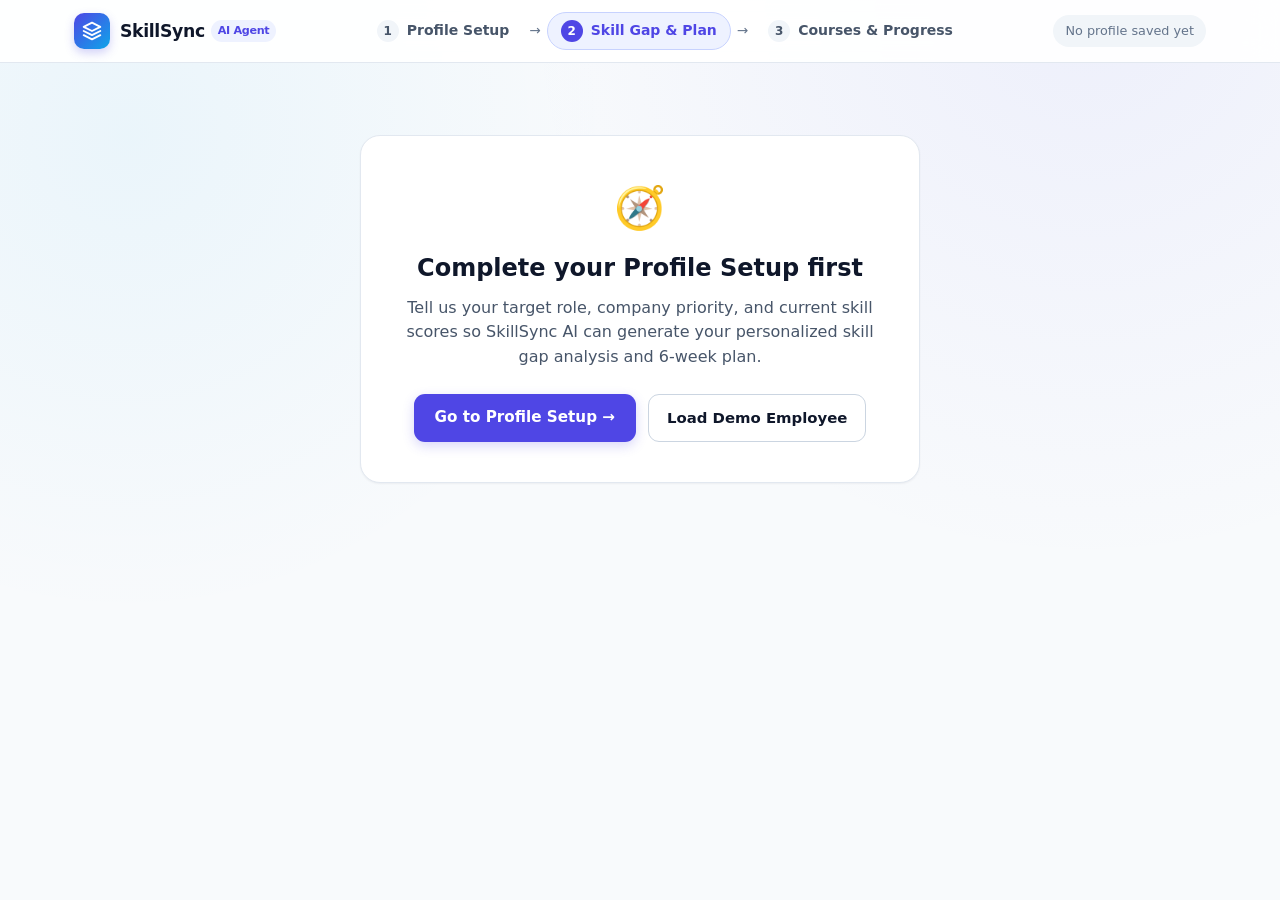
==== commit 02921731: "chanees" ====
--- a/analyzer.html
+++ b/analyzer.html
@@ -3,7 +3,7 @@
   <head>
     <meta charset="UTF-8" />
     <meta name="viewport" content="width=device-width, initial-scale=1.0" />
-    <title>Skill Gap Analyzer — SkillPath AI</title>
+    <title>Skill Gap &amp; 6-Week Plan — SkillSync AI</title>
     <link rel="stylesheet" href="css/styles.css" />
   </head>
   <body data-page="analyzer">
@@ -15,13 +15,13 @@
         <div class="empty-icon" aria-hidden="true">🧭</div>
         <h2>Complete your Profile Setup first</h2>
         <p>
-          Tell us your target career role, current skills, and weekly learning pace
-          so we can generate your personalized skill gap analysis and roadmap.
+          Tell us your target role, company priority, and current skill scores
+          so SkillSync AI can generate your personalized skill gap analysis and 6-week plan.
         </p>
         <div class="empty-actions">
           <a href="index.html" class="btn-primary">Go to Profile Setup →</a>
           <button type="button" id="btn-load-sample-analyzer" class="btn-secondary">
-            Load Sample AI/ML Profile
+            Load Demo Employee
           </button>
         </div>
       </section>
@@ -30,7 +30,12 @@
       <div id="analyzer-content" hidden>
         <section class="page-header-row">
           <div>
-            <div class="hero-badge" id="analyzer-role-badge">Target Role</div>
+            <div class="badge-cluster">
+              <div class="hero-badge" id="analyzer-role-badge">Target Role</div>
+              <span class="sample-label-tag" id="analyzer-demo-tag" hidden>
+                Sample data for demonstration
+              </span>
+            </div>
             <h1 id="analyzer-title">Skill Gap Analysis</h1>
             <p class="page-lead" id="analyzer-subtitle"></p>
           </div>
@@ -47,7 +52,7 @@
           <div class="overall-progress-top">
             <div>
               <span class="mini-label">Roadmap Mastery Progress</span>
-              <h2 id="overall-progress-headline">0 of 8 target skills ready</h2>
+              <h2 id="overall-progress-headline">0 of 3 target skills ready</h2>
             </div>
             <span class="overall-pct-pill" id="overall-progress-pct">0%</span>
           </div>
@@ -63,28 +68,28 @@
             <span class="kpi-label">Skill Match</span>
             <div class="kpi-value-row">
               <span class="kpi-value" id="kpi-match-pct">0%</span>
-              <span class="kpi-sub" id="kpi-match-sub">of required level</span>
+              <span class="kpi-sub" id="kpi-match-sub">of required score</span>
             </div>
           </article>
           <article class="card kpi-card">
             <span class="kpi-label">Skill Breakdown</span>
             <div class="kpi-value-row">
-              <span class="kpi-value" id="kpi-breakdown-main">0 / 0</span>
+              <span class="kpi-value" id="kpi-breakdown-main">0 Strong</span>
               <span class="kpi-sub" id="kpi-breakdown-sub">Strong · Weak · Missing</span>
             </div>
           </article>
           <article class="card kpi-card">
-            <span class="kpi-label">Estimated Time to Goal</span>
+            <span class="kpi-label">Upskilling Plan</span>
             <div class="kpi-value-row">
-              <span class="kpi-value" id="kpi-time-weeks">~0 wks</span>
+              <span class="kpi-value" id="kpi-time-weeks">6 Weeks</span>
               <span class="kpi-sub" id="kpi-time-sub">0 hrs left</span>
             </div>
           </article>
           <article class="card kpi-card">
-            <span class="kpi-label">Weekly Commitment</span>
+            <span class="kpi-label">Weekly Capacity</span>
             <div class="kpi-value-row">
-              <span class="kpi-value" id="kpi-weekly-pace">5–10 hrs</span>
-              <span class="kpi-sub" id="kpi-exp-label">Experience pace</span>
+              <span class="kpi-value" id="kpi-weekly-pace">3 slots/wk</span>
+              <span class="kpi-sub" id="kpi-exp-label">Company priority</span>
             </div>
           </article>
         </section>
@@ -93,10 +98,25 @@
         <section class="card ai-insight-card" aria-label="AI Learning Recommendation">
           <div class="ai-insight-icon" aria-hidden="true">✦</div>
           <div class="ai-insight-body">
-            <div class="ai-mini-badge">AI Gap Insight</div>
-            <h2 id="ai-headline">Personalized AI Roadmap</h2>
+            <div class="ai-mini-badge">SkillSync AI Agent Insight</div>
+            <h2 id="ai-headline">Personalized Upskilling Plan</h2>
             <p id="ai-message"></p>
           </div>
+        </section>
+
+        <!-- 6-Week Upskilling Plan (Stage 1) -->
+        <section class="card plan-section-card" aria-label="6-Week Upskilling Plan">
+          <div class="card-header-row">
+            <div>
+              <div class="ai-mini-badge">6-Week Structured Plan</div>
+              <h2>Your 6-Week Upskilling Roadmap</h2>
+              <p class="card-sub" id="plan-subtitle">
+                Sequenced around your skill gaps, company priority, and weekly learning slots.
+              </p>
+            </div>
+            <a href="courses.html" class="btn-secondary">Explore Recommended Courses →</a>
+          </div>
+          <div id="six-week-plan-grid" class="six-week-grid"></div>
         </section>
 
         <!-- Two-column analytical layout: Comparison Chart + Visual Roadmap -->
@@ -104,12 +124,12 @@
           <article class="card chart-card">
             <div class="card-header-row">
               <div>
-                <h2>Current vs. Required Skill Levels</h2>
-                <p class="card-sub">Compare your current rating (including completed courses) against role requirements.</p>
+                <h2>Current vs. Target Skill Scores (%)</h2>
+                <p class="card-sub">Compare your current score against target role requirements.</p>
               </div>
               <div class="chart-toggle" role="group" aria-label="Chart Type">
-                <button type="button" class="toggle-btn is-active" data-chart-mode="radar">Radar</button>
-                <button type="button" class="toggle-btn" data-chart-mode="bar">Bar</button>
+                <button type="button" class="toggle-btn is-active" data-chart-mode="bar">Bar</button>
+                <button type="button" class="toggle-btn" data-chart-mode="radar">Radar</button>
               </div>
             </div>
             <div id="skill-chart-mount" class="chart-mount"></div>
@@ -118,8 +138,8 @@
           <article class="card roadmap-card">
             <div class="card-header-row">
               <div>
-                <h2>Learning Roadmap <span class="nowrap">(Step 1 → Step <span id="roadmap-step-max">8</span>)</span></h2>
-                <p class="card-sub">Ordered from foundational prerequisites to specialized mastery.</p>
+                <h2>Skill Gap Breakdown <span class="nowrap">(Step 1 → Step <span id="roadmap-step-max">3</span>)</span></h2>
+                <p class="card-sub">Ordered from highest priority gap to strong skills.</p>
               </div>
               <div class="status-legend-inline">
                 <span class="status-pill status-missing">Missing</span>
--- a/css/styles.css
+++ b/css/styles.css
@@ -2065,3 +2065,334 @@
 .nowrap {
   white-space: nowrap;
 }
+
+/* ==========================================================================
+   SkillSync AI Stage 1 Enhancements: Vibrant Cards, Demo Banner, 6-Week Plan,
+   Explainable "Why this course?" Boxes & Platform Badges
+   ========================================================================== */
+
+.badge-cluster {
+  display: flex;
+  align-items: center;
+  gap: 8px;
+  flex-wrap: wrap;
+}
+
+.sample-label-tag {
+  display: inline-flex;
+  align-items: center;
+  padding: 4px 10px;
+  border-radius: 999px;
+  font-size: 0.74rem;
+  font-weight: 700;
+  background: #fef3c7;
+  color: #92400e;
+  border: 1px solid #fcd34d;
+}
+
+.demo-nav-chip {
+  font-size: 0.68rem;
+  font-weight: 800;
+  padding: 2px 7px;
+  border-radius: 999px;
+  background: #fef3c7;
+  color: #92400e;
+}
+
+.ai-source-pill {
+  display: inline-flex;
+  align-items: center;
+  padding: 4px 10px;
+  border-radius: 999px;
+  font-size: 0.74rem;
+  font-weight: 700;
+  background: #eef2ff;
+  color: var(--primary);
+  border: 1px solid #c7d2fe;
+}
+
+.demo-banner {
+  max-width: 820px;
+  margin: 0 auto 22px;
+  padding: 20px 24px;
+  display: flex;
+  align-items: center;
+  justify-content: space-between;
+  gap: 18px;
+  flex-wrap: wrap;
+  background: linear-gradient(135deg, #eef2ff 0%, #ecfeff 60%, #f0fdf4 100%);
+  border: 1.5px solid #a5b4fc;
+  box-shadow: var(--shadow-md);
+  animation: fadeSlideIn 0.35s ease;
+}
+
+.demo-banner-badges {
+  display: flex;
+  align-items: center;
+  gap: 8px;
+  flex-wrap: wrap;
+  margin-bottom: 6px;
+}
+
+.demo-pill {
+  font-size: 0.72rem;
+  font-weight: 800;
+  text-transform: uppercase;
+  letter-spacing: 0.05em;
+  padding: 3px 9px;
+  border-radius: 999px;
+  background: linear-gradient(135deg, #4f46e5, #0ea5e9);
+  color: #ffffff;
+}
+
+.demo-banner-info h2 {
+  margin: 0 0 4px;
+  font-size: 1.12rem;
+}
+
+.demo-banner-info p {
+  margin: 0;
+  color: var(--text-secondary);
+  font-size: 0.9rem;
+}
+
+.demo-banner-actions {
+  display: flex;
+  align-items: center;
+  gap: 10px;
+  flex-wrap: wrap;
+}
+
+.btn-demo {
+  display: inline-flex;
+  align-items: center;
+  justify-content: center;
+  gap: 8px;
+  padding: 11px 18px;
+  border-radius: 11px;
+  border: none;
+  background: linear-gradient(135deg, #4f46e5, #7c3aed);
+  color: #ffffff;
+  font-size: 0.92rem;
+  font-weight: 700;
+  cursor: pointer;
+  box-shadow: 0 6px 16px rgba(79, 70, 229, 0.25);
+  transition: transform 0.15s ease, box-shadow 0.15s ease;
+}
+
+.btn-demo:hover {
+  transform: translateY(-1px);
+  box-shadow: 0 8px 20px rgba(79, 70, 229, 0.32);
+}
+
+.form-grid-2 {
+  display: grid;
+  grid-template-columns: repeat(2, 1fr);
+  gap: 14px;
+}
+
+.summary-preview-top {
+  display: flex;
+  align-items: center;
+  justify-content: space-between;
+  gap: 10px;
+  flex-wrap: wrap;
+  margin-bottom: 4px;
+}
+
+.is-priority-pill {
+  border-color: #a5b4fc;
+  background: #eef2ff;
+}
+
+.mini-priority-dot {
+  margin-left: 4px;
+  font-size: 0.72rem;
+  font-weight: 700;
+  color: #4f46e5;
+}
+
+.priority-badge {
+  display: inline-flex;
+  align-items: center;
+  padding: 3px 10px;
+  border-radius: 999px;
+  font-size: 0.74rem;
+  font-weight: 700;
+  background: linear-gradient(135deg, #eef2ff, #e0f2fe);
+  color: #3730a3;
+  border: 1px solid #a5b4fc;
+}
+
+/* 6-Week Upskilling Plan */
+.plan-section-card {
+  padding: 24px;
+  margin-bottom: 20px;
+  border-color: #c7d2fe;
+}
+
+.six-week-grid {
+  display: grid;
+  grid-template-columns: repeat(3, 1fr);
+  gap: 16px;
+}
+
+.plan-week-card {
+  display: flex;
+  flex-direction: column;
+  gap: 8px;
+  padding: 18px;
+  border-radius: var(--radius-md);
+  border: 1.5px solid var(--border);
+  background: linear-gradient(180deg, #fcfdff, #ffffff);
+  transition: transform 0.16s ease, box-shadow 0.16s ease;
+}
+
+.plan-week-card:hover {
+  transform: translateY(-2px);
+  box-shadow: var(--shadow-sm);
+}
+
+.plan-week-card.status-border-strong {
+  border-color: var(--strong-border);
+  background: #f8fffc;
+}
+
+.plan-week-top {
+  display: flex;
+  align-items: center;
+  justify-content: space-between;
+  gap: 8px;
+  flex-wrap: wrap;
+}
+
+.week-pill {
+  font-size: 0.76rem;
+  font-weight: 800;
+  padding: 4px 10px;
+  border-radius: 999px;
+  background: var(--primary);
+  color: #ffffff;
+}
+
+.plan-week-card h3 {
+  margin: 4px 0 0;
+  font-size: 1.08rem;
+}
+
+.plan-week-target {
+  margin: 0;
+  font-size: 0.85rem;
+  font-weight: 700;
+  color: var(--primary);
+}
+
+.plan-week-desc {
+  margin: 0;
+  font-size: 0.86rem;
+  color: var(--text-secondary);
+  flex: 1;
+}
+
+.plan-week-footer {
+  display: flex;
+  align-items: center;
+  justify-content: space-between;
+  gap: 8px;
+  padding-top: 10px;
+  border-top: 1px solid var(--border);
+  margin-top: 4px;
+}
+
+.slots-chip {
+  font-size: 0.78rem;
+  font-weight: 700;
+  color: var(--text-secondary);
+}
+
+.bar-gap-tag {
+  margin-left: 6px;
+  font-size: 0.74rem;
+  font-weight: 700;
+  color: var(--warn-fg);
+}
+
+.bar-ok-tag {
+  margin-left: 6px;
+  font-size: 0.74rem;
+  font-weight: 700;
+  color: var(--strong-fg);
+}
+
+/* Explainable "Why this course?" Callout */
+.course-badge-right {
+  display: flex;
+  align-items: center;
+  gap: 6px;
+}
+
+.capstone-badge {
+  font-size: 0.72rem;
+  font-weight: 700;
+  padding: 3px 8px;
+  border-radius: 999px;
+  background: #ede9fe;
+  color: #5b21b6;
+}
+
+.course-why-box {
+  padding: 10px 12px;
+  border-radius: 10px;
+  background: linear-gradient(135deg, #f5f7ff, #f0f9ff);
+  border: 1px solid #dbeafe;
+}
+
+.course-why-label {
+  display: block;
+  font-size: 0.72rem;
+  font-weight: 800;
+  text-transform: uppercase;
+  letter-spacing: 0.04em;
+  color: var(--primary);
+  margin-bottom: 3px;
+}
+
+.course-why-text {
+  margin: 0;
+  font-size: 0.84rem;
+  color: var(--text);
+  line-height: 1.45;
+}
+
+.platform-microsoft-learn {
+  background: #e0f2fe;
+  color: #0369a1;
+}
+
+.platform-khan-academy {
+  background: #ecfdf5;
+  color: #047857;
+}
+
+@keyframes fadeSlideIn {
+  from {
+    opacity: 0;
+    transform: translateY(6px);
+  }
+  to {
+    opacity: 1;
+    transform: translateY(0);
+  }
+}
+
+@media (max-width: 980px) {
+  .six-week-grid {
+    grid-template-columns: 1fr;
+  }
+}
+
+@media (max-width: 640px) {
+  .form-grid-2 {
+    grid-template-columns: 1fr;
+  }
+}
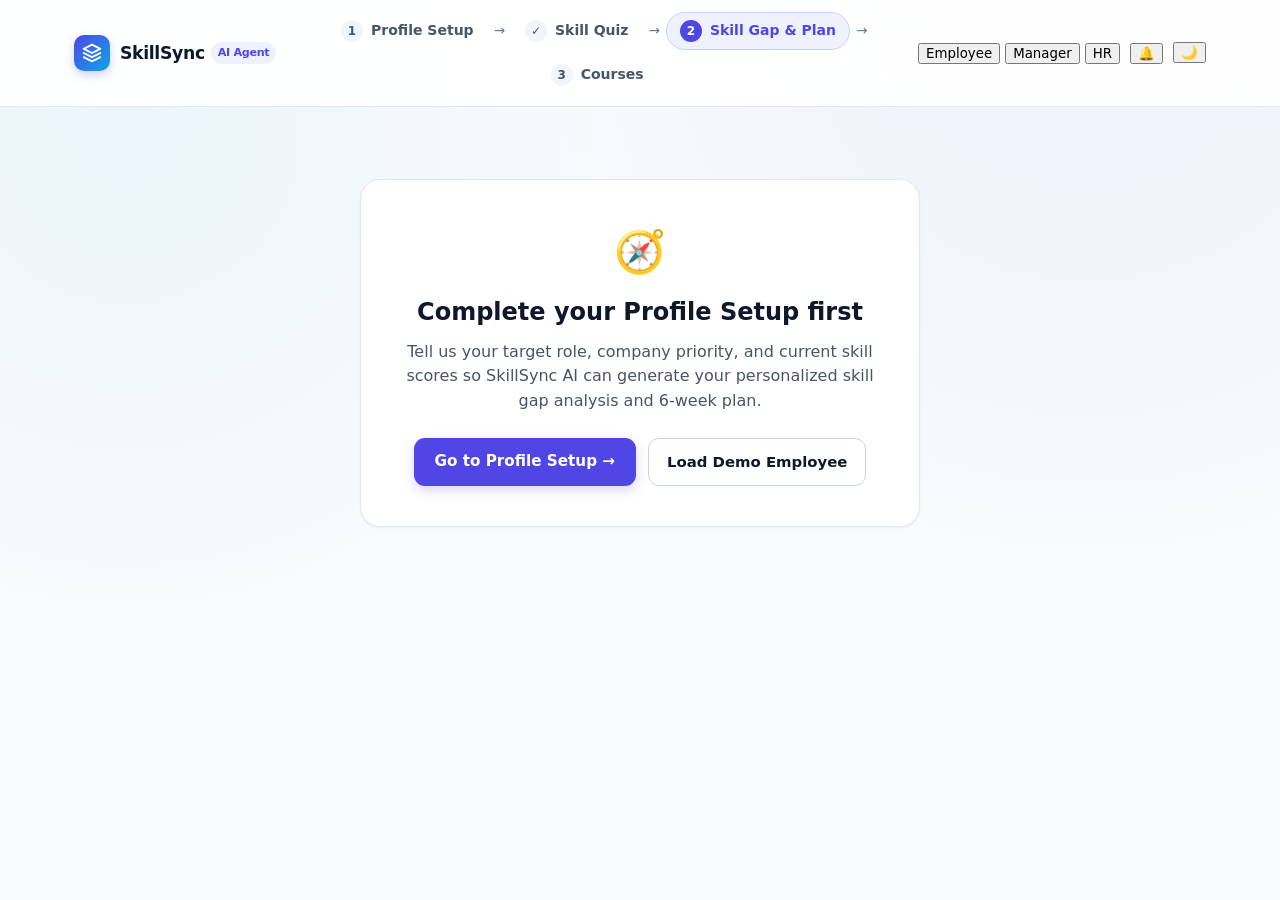
==== commit 1017afe9: "changes" ====
--- a/analyzer.html
+++ b/analyzer.html
@@ -41,6 +41,7 @@
           </div>
           <div class="header-cta-group">
             <a href="index.html" class="btn-secondary">← Edit Profile</a>
+            <a href="quiz.html" class="btn-secondary">✓ Verify my skills</a>
             <a href="courses.html" class="btn-primary" id="btn-view-courses">
               View Recommended Courses →
             </a>
@@ -156,6 +157,18 @@
             </div>
           </article>
         </section>
+
+        <!-- Adaptive Re-Plan History -->
+        <section id="replan-history-card" class="card replan-history-card" hidden>
+          <div class="card-header-row">
+            <div>
+              <div class="ai-mini-badge">Adaptive Re-Planning Log</div>
+              <h2>Plan Update History</h2>
+              <p class="card-sub">Automatically logged whenever a skill diagnostic or priority shifts your roadmap.</p>
+            </div>
+          </div>
+          <div id="replan-history-list" class="replan-list"></div>
+        </section>
       </div>
     </main>
 
